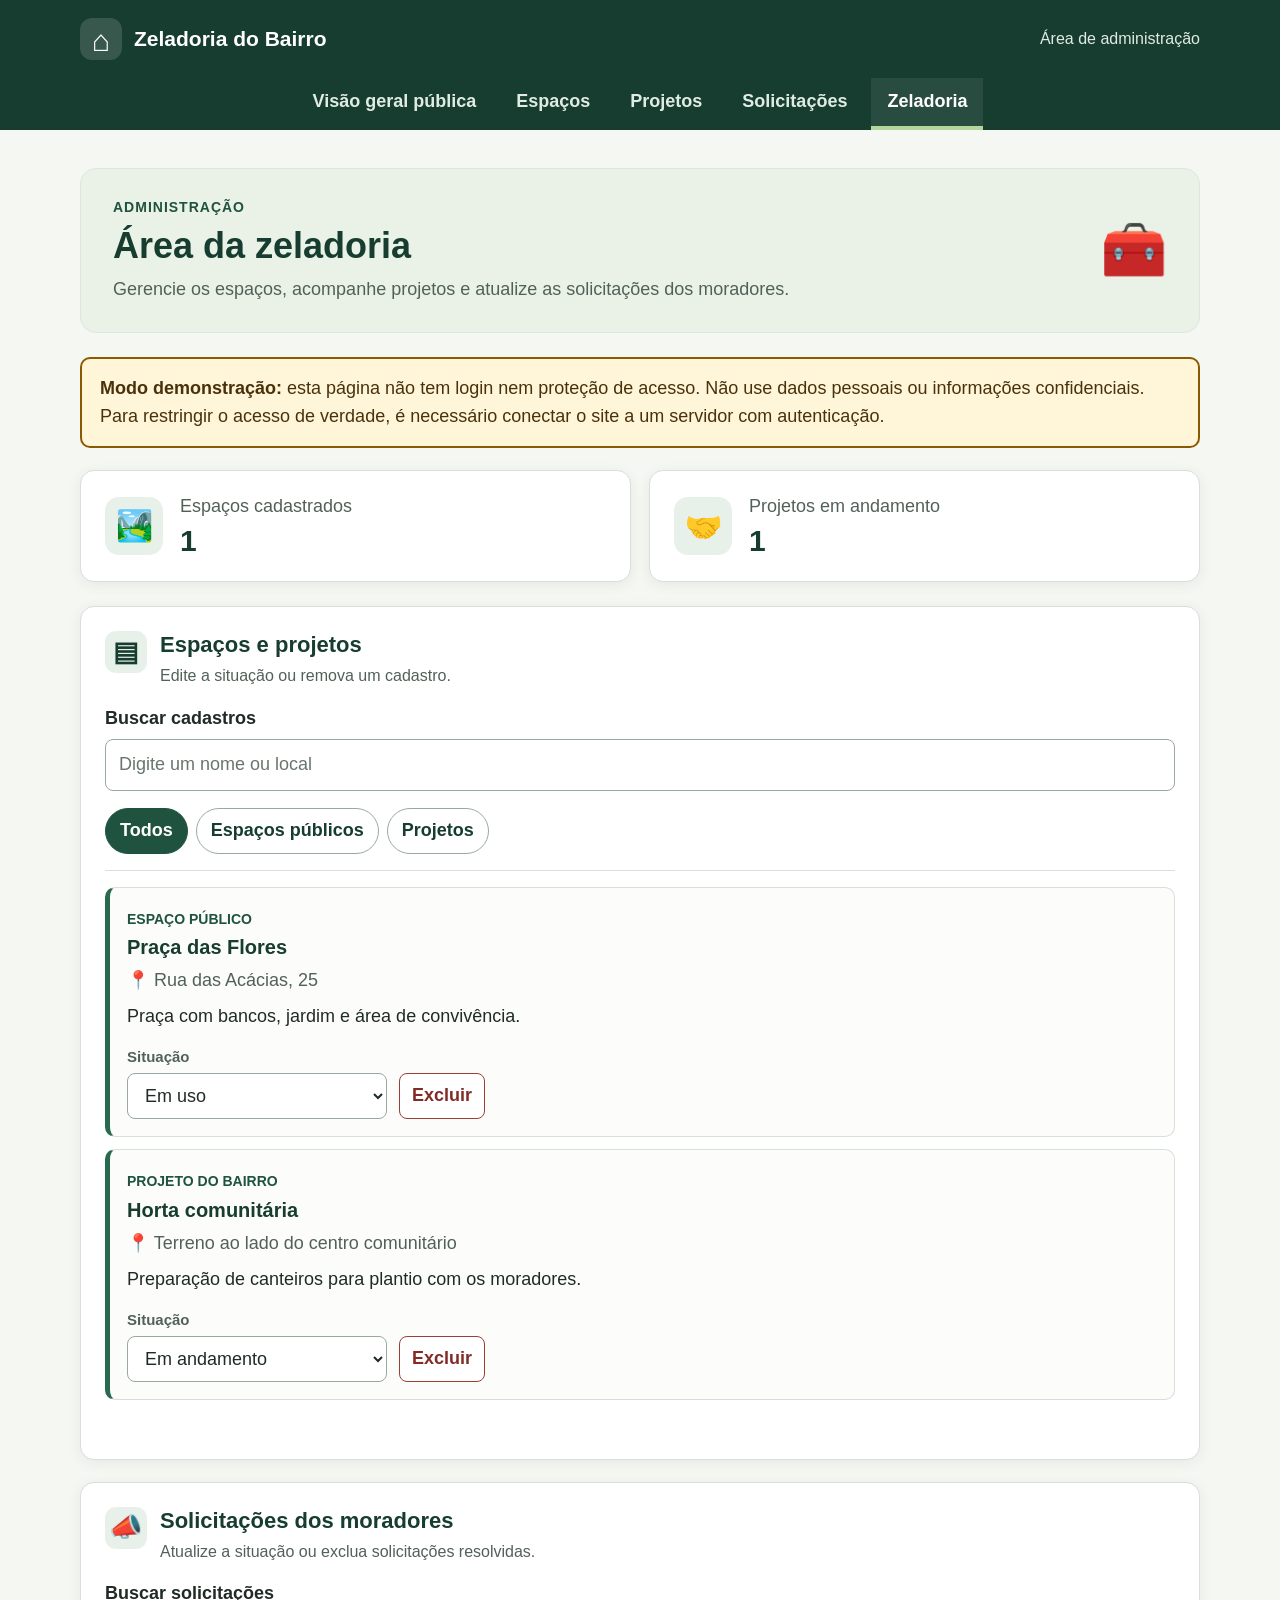
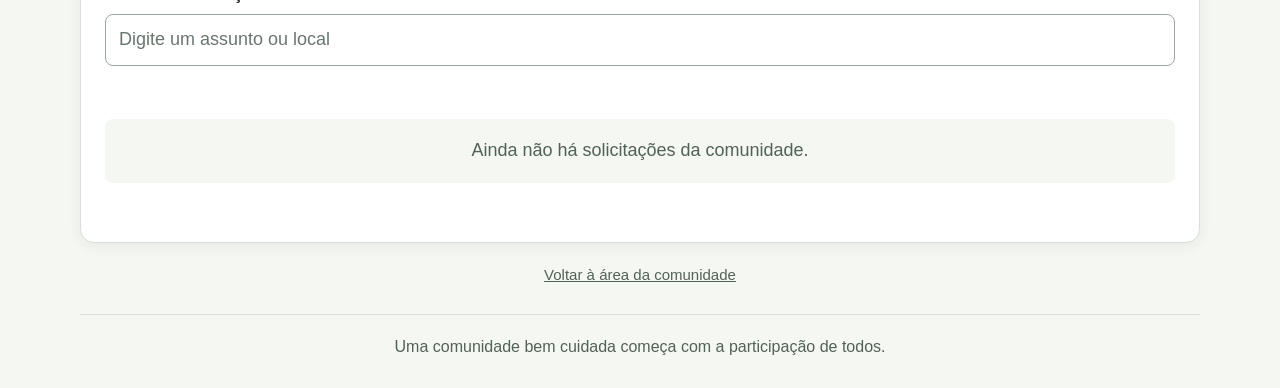
==== globa solution/html/admin.html @ 501427c9 "Add files via upload" ====
<!DOCTYPE html>
<html lang="pt-BR">
<head>
  <meta charset="UTF-8">
  <meta name="viewport" content="width=device-width, initial-scale=1">
  <meta name="theme-color" content="#f5f7f2">
  <title>Área da zeladoria | Zeladoria do Bairro</title>
  <link rel="stylesheet" href="../css/style.css">
  <script src="../js/app.js" defer></script>
  <script src="../js/admin-requests.js" defer></script>
</head>
<body data-page="admin">
  <a class="skip-link" href="#conteudo">Pular para o conteúdo</a>
  <header class="site-header">
    <div class="header-inner">
      <a class="brand" href="index.html" aria-label="Zeladoria do Bairro, página inicial">
        <span class="brand-icon" aria-hidden="true">⌂</span>
        <span>Zeladoria do Bairro</span>
      </a>
      <p class="header-note">Área de administração</p>
    </div>
    <nav class="main-nav" aria-label="Navegação principal">
      <a href="index.html">Visão geral pública</a>
      <a href="espacos.html">Espaços</a>
      <a href="projetos.html">Projetos</a>
      <a href="solicitacoes.html">Solicitações</a>
      <a href="admin.html" aria-current="page">Zeladoria</a>
    </nav>
  </header>
  <main id="conteudo" class="page-content">
    <section class="welcome" aria-labelledby="page-title">
      <div>
        <p class="eyebrow">ADMINISTRAÇÃO</p>
        <h1 id="page-title">Área da zeladoria</h1>
        <p class="welcome-copy">Gerencie os espaços, acompanhe projetos e atualize as solicitações dos moradores.</p>
      </div>
      <span class="welcome-icon" aria-hidden="true">🧰</span>
    </section>
    <aside class="demo-notice" aria-label="Aviso sobre acesso">
      <strong>Modo demonstração:</strong> esta página não tem login nem proteção de acesso. Não use dados pessoais ou informações confidenciais. Para restringir o acesso de verdade, é necessário conectar o site a um servidor com autenticação.
    </aside>

    <section class="summary-grid" aria-label="Resumo de cadastros">
      <article class="summary-card">
        <span class="summary-icon" aria-hidden="true">🏞️</span>
        <div><p>Espaços cadastrados</p><strong id="space-count">0</strong></div>
      </article>
      <article class="summary-card">
        <span class="summary-icon" aria-hidden="true">🤝</span>
        <div><p>Projetos em andamento</p><strong id="project-count">0</strong></div>
      </article>
    </section>

    <div class="content-grid admin-management-grid">
      <section class="panel list-panel" aria-labelledby="list-title">
        <div class="list-heading">
          <div class="section-heading">
            <span class="heading-icon list-icon" aria-hidden="true">▤</span>
            <div><h2 id="list-title">Espaços e projetos</h2><p>Edite a situação ou remova um cadastro.</p></div>
          </div>
          <label class="search-label" for="search-items">Buscar cadastros</label>
          <input class="search-input" id="search-items" type="search" placeholder="Digite um nome ou local">
        </div>
        <div class="filters" role="group" aria-label="Filtrar cadastros">
          <button class="filter-button is-selected" type="button" data-filter="all" aria-pressed="true">Todos</button>
          <button class="filter-button" type="button" data-filter="space" aria-pressed="false">Espaços públicos</button>
          <button class="filter-button" type="button" data-filter="project" aria-pressed="false">Projetos</button>
        </div>
        <div id="item-list" class="item-list" aria-live="polite"></div>
        <p id="empty-state" class="empty-state" hidden>Nenhum cadastro encontrado.</p>
        <p id="form-message" class="form-message" role="status" aria-live="polite"></p>
      </section>
    </div>

    <section class="panel requests-admin-panel" aria-labelledby="requests-admin-title">
      <div class="list-heading">
        <div class="section-heading">
          <span class="heading-icon list-icon" aria-hidden="true">📣</span>
          <div><h2 id="requests-admin-title">Solicitações dos moradores</h2><p>Atualize a situação ou exclua solicitações resolvidas.</p></div>
        </div>
        <label class="search-label" for="search-admin-requests">Buscar solicitações</label>
        <input class="search-input" id="search-admin-requests" type="search" placeholder="Digite um assunto ou local">
      </div>
      <div id="admin-request-list" class="item-list" aria-live="polite"></div>
      <p id="admin-requests-empty" class="empty-state">Ainda não há solicitações da comunidade.</p>
      <p id="admin-request-message" class="form-message" role="status" aria-live="polite"></p>
    </section>
    <p class="privacy-note"><a href="index.html">Voltar à área da comunidade</a></p>
  </main>
  <footer class="site-footer"><p>Uma comunidade bem cuidada começa com a participação de todos.</p></footer>
</body>
</html>
---- globa solution/css/style.css ----
:root {
  color-scheme: light;
  --green-900: #173d31;
  --green-800: #20533f;
  --green-700: #286a4d;
  --green-100: #e8f1e9;
  --cream: #f5f7f2;
  --ink: #202b25;
  --muted: #526158;
  --line: #d7dfd8;
  --white: #fff;
  --shadow: 0 3px 14px rgb(23 61 49 / 7%);
}

* {
  box-sizing: border-box;
}

body {
  margin: 0;
  background: var(--cream);
  color: var(--ink);
  font-family: Arial, Helvetica, sans-serif;
  font-size: 18px;
  line-height: 1.55;
}

button,
input,
select,
textarea {
  font: inherit;
}

a {
  color: inherit;
}

.skip-link {
  position: absolute;
  z-index: 2;
  top: 8px;
  left: 8px;
  padding: 12px 16px;
  transform: translateY(-160%);
  border-radius: 6px;
  background: var(--white);
  color: var(--green-900);
}

.skip-link:focus {
  transform: translateY(0);
}

.site-header {
  background: var(--green-900);
  color: var(--white);
}

.main-nav {
  display: flex;
  justify-content: center;
  gap: 8px;
  width: min(1120px, calc(100% - 40px));
  margin: 0 auto;
  overflow-x: auto;
}

.main-nav a {
  display: block;
  min-height: 48px;
  padding: 10px 16px;
  border-bottom: 4px solid transparent;
  color: #e0ebe3;
  font-weight: 700;
  text-decoration: none;
  white-space: nowrap;
}

.main-nav a:hover,
.main-nav a[aria-current="page"] {
  border-bottom-color: #b6d59c;
  background: rgb(255 255 255 / 8%);
  color: var(--white);
}

.header-inner,
.page-content,
.site-footer {
  width: min(1120px, calc(100% - 40px));
  margin: 0 auto;
}

.header-inner {
  min-height: 78px;
  display: flex;
  align-items: center;
  justify-content: space-between;
  gap: 20px;
}

.brand {
  display: inline-flex;
  align-items: center;
  gap: 12px;
  color: var(--white);
  font-size: 21px;
  font-weight: 700;
  text-decoration: none;
}

.brand-icon {
  display: grid;
  width: 42px;
  height: 42px;
  place-items: center;
  border-radius: 12px;
  background: rgb(255 255 255 / 14%);
  font-size: 30px;
}

.header-note {
  margin: 0;
  color: #e0ebe3;
  font-size: 16px;
}

.page-content {
  padding: 38px 0 28px;
}

.welcome {
  display: flex;
  align-items: center;
  justify-content: space-between;
  gap: 20px;
  margin-bottom: 24px;
  padding: 28px 32px;
  border: 1px solid #dce7dc;
  border-radius: 16px;
  background: #eaf2e8;
}

.eyebrow {
  margin: 0 0 5px;
  color: var(--green-800);
  font-size: 14px;
  font-weight: 700;
  letter-spacing: 1px;
}

h1,
h2,
p {
  overflow-wrap: anywhere;
}

h1 {
  margin: 0;
  color: var(--green-900);
  font-size: clamp(27px, 4vw, 36px);
  line-height: 1.2;
}

.welcome-copy {
  margin: 9px 0 0;
  color: var(--muted);
}

.welcome-icon {
  flex: 0 0 auto;
  font-size: 54px;
}

.summary-grid {
  display: grid;
  grid-template-columns: repeat(2, minmax(0, 1fr));
  gap: 18px;
  margin-bottom: 24px;
}

.summary-card {
  display: flex;
  align-items: center;
  gap: 17px;
  min-height: 112px;
  padding: 20px 24px;
  border: 1px solid var(--line);
  border-radius: 14px;
  background: var(--white);
  box-shadow: var(--shadow);
}

.summary-icon {
  display: grid;
  width: 58px;
  height: 58px;
  flex: 0 0 auto;
  place-items: center;
  border-radius: 14px;
  background: var(--green-100);
  font-size: 30px;
}

.summary-card p {
  margin: 0 0 2px;
  color: var(--muted);
}

.summary-card strong {
  color: var(--green-900);
  font-size: 30px;
  line-height: 1.2;
}

.content-grid {
  display: grid;
  grid-template-columns: minmax(290px, 0.8fr) minmax(0, 1.5fr);
  align-items: start;
  gap: 20px;
}

.panel {
  min-width: 0;
  padding: 24px;
  border: 1px solid var(--line);
  border-radius: 14px;
  background: var(--white);
  box-shadow: var(--shadow);
}

.section-heading {
  display: flex;
  align-items: flex-start;
  gap: 13px;
  margin-bottom: 20px;
}

.heading-icon {
  display: grid;
  width: 42px;
  height: 42px;
  flex: 0 0 auto;
  place-items: center;
  border-radius: 11px;
  background: var(--green-100);
  color: var(--green-900);
  font-size: 27px;
  font-weight: 700;
}

h2 {
  margin: 0;
  color: var(--green-900);
  font-size: 22px;
  line-height: 1.3;
}

.section-heading p {
  margin: 4px 0 0;
  color: var(--muted);
  font-size: 16px;
}

.dashboard-list {
  grid-column: 1 / -1;
}

.public-content {
  grid-template-columns: minmax(0, 1fr);
}

.admin-management-grid {
  grid-template-columns: minmax(0, 1fr);
}

.public-status {
  margin: 12px 0 0;
  color: var(--green-800);
  font-weight: 700;
}

.demo-notice {
  margin: 0 0 22px;
  padding: 16px 18px;
  border: 2px solid #8a5a00;
  border-radius: 10px;
  background: #fff5d9;
  color: #49320b;
}

.requests-admin-panel {
  margin-top: 22px;
}

.admin-entry {
  margin-top: 10px !important;
}

.admin-entry a {
  color: var(--green-800);
  font-weight: 700;
}

.admin-entry a:hover,
.privacy-note a:hover {
  text-decoration-thickness: 2px;
}

form {
  display: flex;
  flex-direction: column;
}

form label,
.search-label {
  margin: 12px 0 6px;
  color: var(--ink);
  font-weight: 700;
}

input,
select,
textarea {
  width: 100%;
  min-height: 50px;
  padding: 11px 13px;
  border: 1px solid #9aa99e;
  border-radius: 8px;
  background: var(--white);
  color: var(--ink);
}

textarea {
  min-height: 96px;
  resize: vertical;
}

input::placeholder,
textarea::placeholder {
  color: #68766d;
  opacity: 1;
}

input:focus,
select:focus,
textarea:focus,
button:focus-visible,
a:focus-visible {
  outline: 3px solid #e6a92e;
  outline-offset: 3px;
}

.optional {
  color: var(--muted);
  font-size: 15px;
  font-weight: 400;
}

.button {
  min-height: 52px;
  padding: 11px 16px;
  border: 2px solid transparent;
  border-radius: 8px;
  cursor: pointer;
  font-weight: 700;
}

.button-primary {
  background: var(--green-800);
  color: var(--white);
}

.button-primary:hover {
  background: var(--green-900);
}

.submit-button {
  margin-top: 20px;
}

.form-message {
  min-height: 1.5em;
  margin: 8px 0 0;
  color: var(--green-800);
  font-weight: 700;
}

.list-heading {
  margin-bottom: 17px;
}

.list-heading .section-heading {
  margin-bottom: 12px;
}

.search-label {
  display: block;
  margin-top: 16px;
}

.filters {
  display: flex;
  flex-wrap: wrap;
  gap: 8px;
  padding-bottom: 16px;
  border-bottom: 1px solid var(--line);
}

.filter-button {
  min-height: 44px;
  padding: 8px 14px;
  border: 1px solid #9aa99e;
  border-radius: 999px;
  background: var(--white);
  color: var(--green-900);
  cursor: pointer;
  font-weight: 700;
}

.filter-button:hover,
.filter-button.is-selected {
  border-color: var(--green-800);
  background: var(--green-800);
  color: var(--white);
}

.item-list {
  display: grid;
  gap: 12px;
  padding-top: 16px;
}

.item-card {
  padding: 17px;
  border: 1px solid var(--line);
  border-left: 5px solid var(--green-700);
  border-radius: 10px;
  background: #fcfdfb;
}

.item-card-top {
  display: flex;
  align-items: flex-start;
  justify-content: space-between;
  gap: 12px;
}

.item-type {
  display: inline-block;
  margin-bottom: 4px;
  color: var(--green-800);
  font-size: 14px;
  font-weight: 700;
}

.item-card h3 {
  margin: 0;
  color: var(--green-900);
  font-size: 20px;
  line-height: 1.3;
}

.item-location {
  margin: 7px 0 0;
  color: var(--muted);
}

.item-description {
  margin: 8px 0 0;
  color: var(--ink);
}

.item-controls {
  display: flex;
  align-items: end;
  gap: 12px;
  margin-top: 14px;
}

.status-field {
  width: min(260px, 100%);
}

.status-field label {
  display: block;
  margin: 0 0 5px;
  color: var(--muted);
  font-size: 15px;
  font-weight: 700;
}

.status-field select {
  min-height: 44px;
}

.delete-button {
  min-height: 44px;
  padding: 8px 12px;
  border: 1px solid #9c3d36;
  border-radius: 8px;
  background: var(--white);
  color: #812c27;
  cursor: pointer;
  font-weight: 700;
}

.delete-button:hover {
  background: #fff0ef;
}

.empty-state {
  margin: 20px 0 0;
  padding: 18px;
  border-radius: 8px;
  background: var(--cream);
  color: var(--muted);
  text-align: center;
}

.privacy-note {
  margin: 20px 0 0;
  color: var(--muted);
  font-size: 15px;
  text-align: center;
}

.site-footer {
  padding: 20px 0 28px;
  border-top: 1px solid var(--line);
  color: var(--muted);
  font-size: 16px;
  text-align: center;
}

.site-footer p {
  margin: 0;
}

@media (max-width: 760px) {
  .main-nav {
    justify-content: flex-start;
    width: 100%;
    padding: 0 12px;
  }

  .main-nav a {
    padding-right: 12px;
    padding-left: 12px;
  }

  .content-grid {
    grid-template-columns: 1fr;
  }

  .dashboard-list {
    grid-column: auto;
  }
}

@media (max-width: 520px) {
  body {
    font-size: 17px;
  }

  .header-inner,
  .page-content,
  .site-footer {
    width: min(100% - 28px, 1120px);
  }

  .header-inner {
    min-height: 68px;
  }

  .brand {
    font-size: 18px;
  }

  .brand-icon {
    width: 38px;
    height: 38px;
  }

  .header-note {
    display: none;
  }

  .page-content {
    padding-top: 22px;
  }

  .welcome {
    padding: 21px;
  }

  .welcome-icon {
    font-size: 40px;
  }

  .summary-grid {
    grid-template-columns: 1fr;
    gap: 12px;
  }

  .summary-card {
    min-height: 90px;
    padding: 15px 18px;
  }

  .panel {
    padding: 18px;
  }

  .item-controls {
    align-items: stretch;
    flex-direction: column;
  }

  .status-field {
    width: 100%;
  }
}
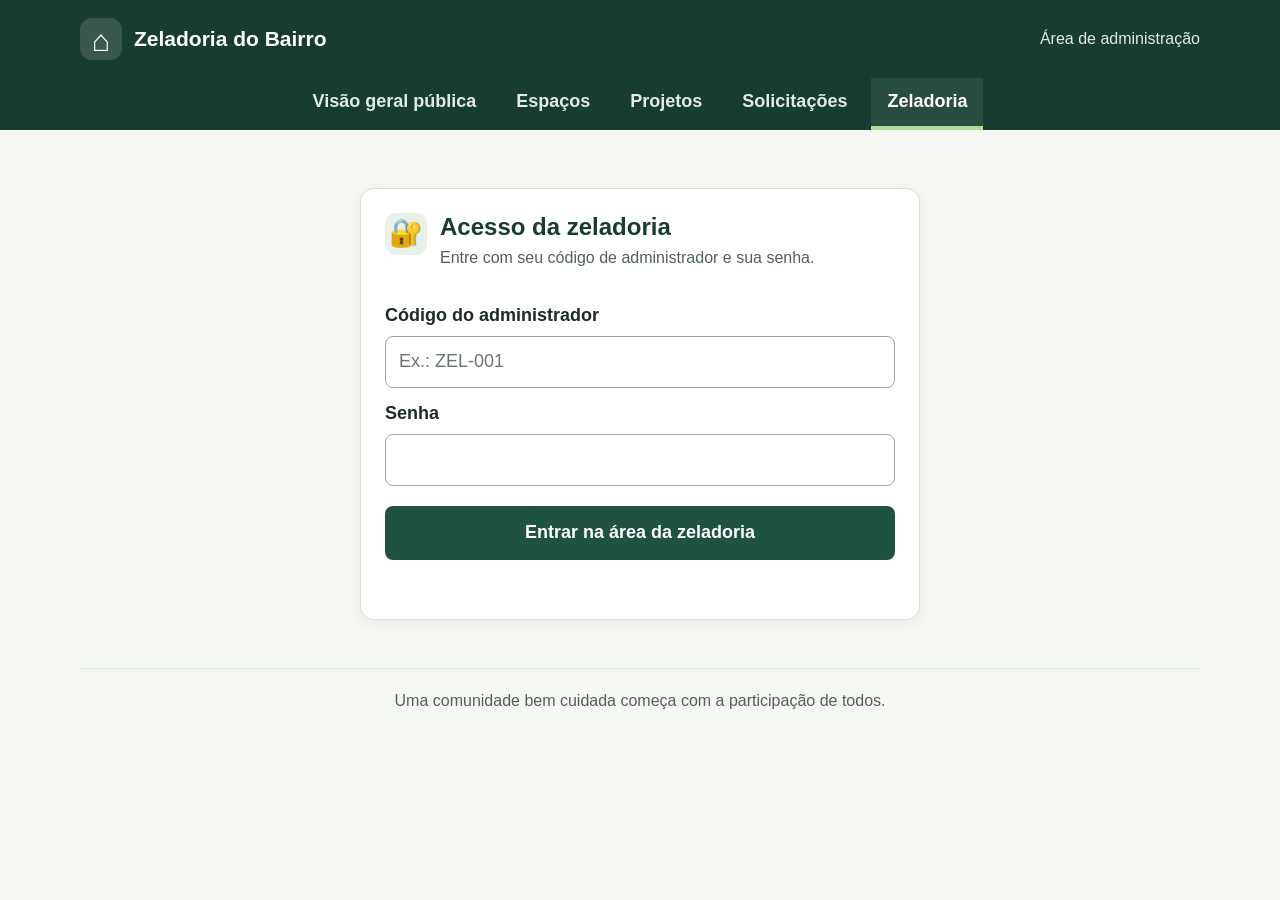
==== commit 11cb9351: "Add files via upload" ====
--- a/globa solution/html/admin.html
+++ b/globa solution/html/admin.html
@@ -8,6 +8,8 @@
   <link rel="stylesheet" href="../css/style.css">
   <script src="../js/app.js" defer></script>
   <script src="../js/admin-requests.js" defer></script>
+  <script src="../js/admin-announcements.js" defer></script>
+  <script src="../js/admin-auth.js" defer></script>
 </head>
 <body data-page="admin">
   <a class="skip-link" href="#conteudo">Pular para o conteúdo</a>
@@ -28,6 +30,25 @@
     </nav>
   </header>
   <main id="conteudo" class="page-content">
+    <section id="login-section" class="panel login-panel" aria-labelledby="login-title">
+      <div class="section-heading">
+        <span class="heading-icon" aria-hidden="true">🔐</span>
+        <div>
+          <h1 id="login-title">Acesso da zeladoria</h1>
+          <p>Entre com seu código de administrador e sua senha.</p>
+        </div>
+      </div>
+      <form id="login-form">
+        <label for="admin-code">Código do administrador</label>
+        <input id="admin-code" name="code" type="text" autocomplete="username" maxlength="24" placeholder="Ex.: ZEL-001" required>
+        <label for="admin-password">Senha</label>
+        <input id="admin-password" name="password" type="password" autocomplete="current-password" maxlength="64" required>
+        <button class="button button-primary submit-button" type="submit">Entrar na área da zeladoria</button>
+        <p id="login-message" class="form-message" role="status" aria-live="polite"></p>
+      </form>
+    </section>
+
+    <div id="admin-content" hidden>
     <section class="welcome" aria-labelledby="page-title">
       <div>
         <p class="eyebrow">ADMINISTRAÇÃO</p>
@@ -37,8 +58,12 @@
       <span class="welcome-icon" aria-hidden="true">🧰</span>
     </section>
     <aside class="demo-notice" aria-label="Aviso sobre acesso">
-      <strong>Modo demonstração:</strong> esta página não tem login nem proteção de acesso. Não use dados pessoais ou informações confidenciais. Para restringir o acesso de verdade, é necessário conectar o site a um servidor com autenticação.
+      <strong>Modo demonstração:</strong> o login é apenas visual; códigos e senhas ficam no JavaScript e podem ser vistos. Não use dados pessoais ou informações confidenciais. Acesso realmente protegido exige servidor com autenticação.
     </aside>
+    <div class="admin-session">
+      <p id="admin-session-name" role="status"></p>
+      <button id="logout-button" class="delete-button" type="button">Sair da área da zeladoria</button>
+    </div>
 
     <section class="summary-grid" aria-label="Resumo de cadastros">
       <article class="summary-card">
@@ -85,7 +110,30 @@
       <p id="admin-requests-empty" class="empty-state">Ainda não há solicitações da comunidade.</p>
       <p id="admin-request-message" class="form-message" role="status" aria-live="polite"></p>
     </section>
+
+    <section class="panel announcements-admin-panel" aria-labelledby="announcements-admin-title">
+      <div class="section-heading">
+        <span class="heading-icon" aria-hidden="true">📢</span>
+        <div>
+          <h2 id="announcements-admin-title">Avisos para a comunidade</h2>
+          <p>Publique comunicados que aparecerão no quadro da página inicial.</p>
+        </div>
+      </div>
+      <form id="announcement-form">
+        <label for="announcement-title">Título do aviso</label>
+        <input id="announcement-title" name="title" type="text" maxlength="80" placeholder="Ex.: Limpeza da praça na sexta-feira" required>
+        <label for="announcement-body">Mensagem</label>
+        <textarea id="announcement-body" name="body" rows="4" maxlength="500" placeholder="Escreva o aviso para os moradores" required></textarea>
+        <button class="button button-primary submit-button" type="submit">＋ &nbsp;Publicar aviso</button>
+        <p id="announcement-message" class="form-message" role="status" aria-live="polite"></p>
+      </form>
+      <h3 class="announcements-list-title">Avisos publicados</h3>
+      <div id="admin-announcements" class="announcement-list" aria-live="polite"></div>
+      <p id="admin-announcements-empty" class="empty-state">Ainda não há avisos publicados.</p>
+    </section>
+
     <p class="privacy-note"><a href="index.html">Voltar à área da comunidade</a></p>
+    </div>
   </main>
   <footer class="site-footer"><p>Uma comunidade bem cuidada começa com a participação de todos.</p></footer>
 </body>
--- a/globa solution/css/style.css
+++ b/globa solution/css/style.css
@@ -289,8 +289,88 @@
   color: #49320b;
 }
 
+.login-panel {
+  width: min(100%, 560px);
+  margin: 20px auto;
+}
+
+.login-panel h1 {
+  font-size: 24px;
+}
+
+.admin-session {
+  display: flex;
+  align-items: center;
+  justify-content: space-between;
+  gap: 16px;
+  margin: 0 0 18px;
+}
+
+.admin-session p {
+  margin: 0;
+  color: var(--green-900);
+  font-weight: 700;
+}
+
 .requests-admin-panel {
   margin-top: 22px;
+}
+
+.announcements-panel,
+.announcements-admin-panel {
+  margin: 0 0 22px;
+}
+
+.announcements-admin-panel {
+  margin-top: 22px;
+}
+
+.announcement-list {
+  display: grid;
+  gap: 12px;
+}
+
+.announcement-card {
+  padding: 18px;
+  border: 1px solid var(--line);
+  border-left: 5px solid var(--green-700);
+  border-radius: 10px;
+  background: #fcfdfb;
+}
+
+.announcement-card-heading {
+  display: flex;
+  align-items: flex-start;
+  justify-content: space-between;
+  gap: 12px;
+}
+
+.announcement-card h3 {
+  margin: 0;
+  color: var(--green-900);
+  font-size: 20px;
+  line-height: 1.3;
+}
+
+.announcement-card time {
+  flex: 0 0 auto;
+  color: var(--muted);
+  font-size: 15px;
+}
+
+.announcement-card > p {
+  margin: 10px 0 0;
+  white-space: pre-wrap;
+}
+
+.announcement-card .delete-button {
+  margin-top: 14px;
+}
+
+.announcements-list-title {
+  margin: 24px 0 4px;
+  color: var(--green-900);
+  font-size: 19px;
 }
 
 .admin-entry {
